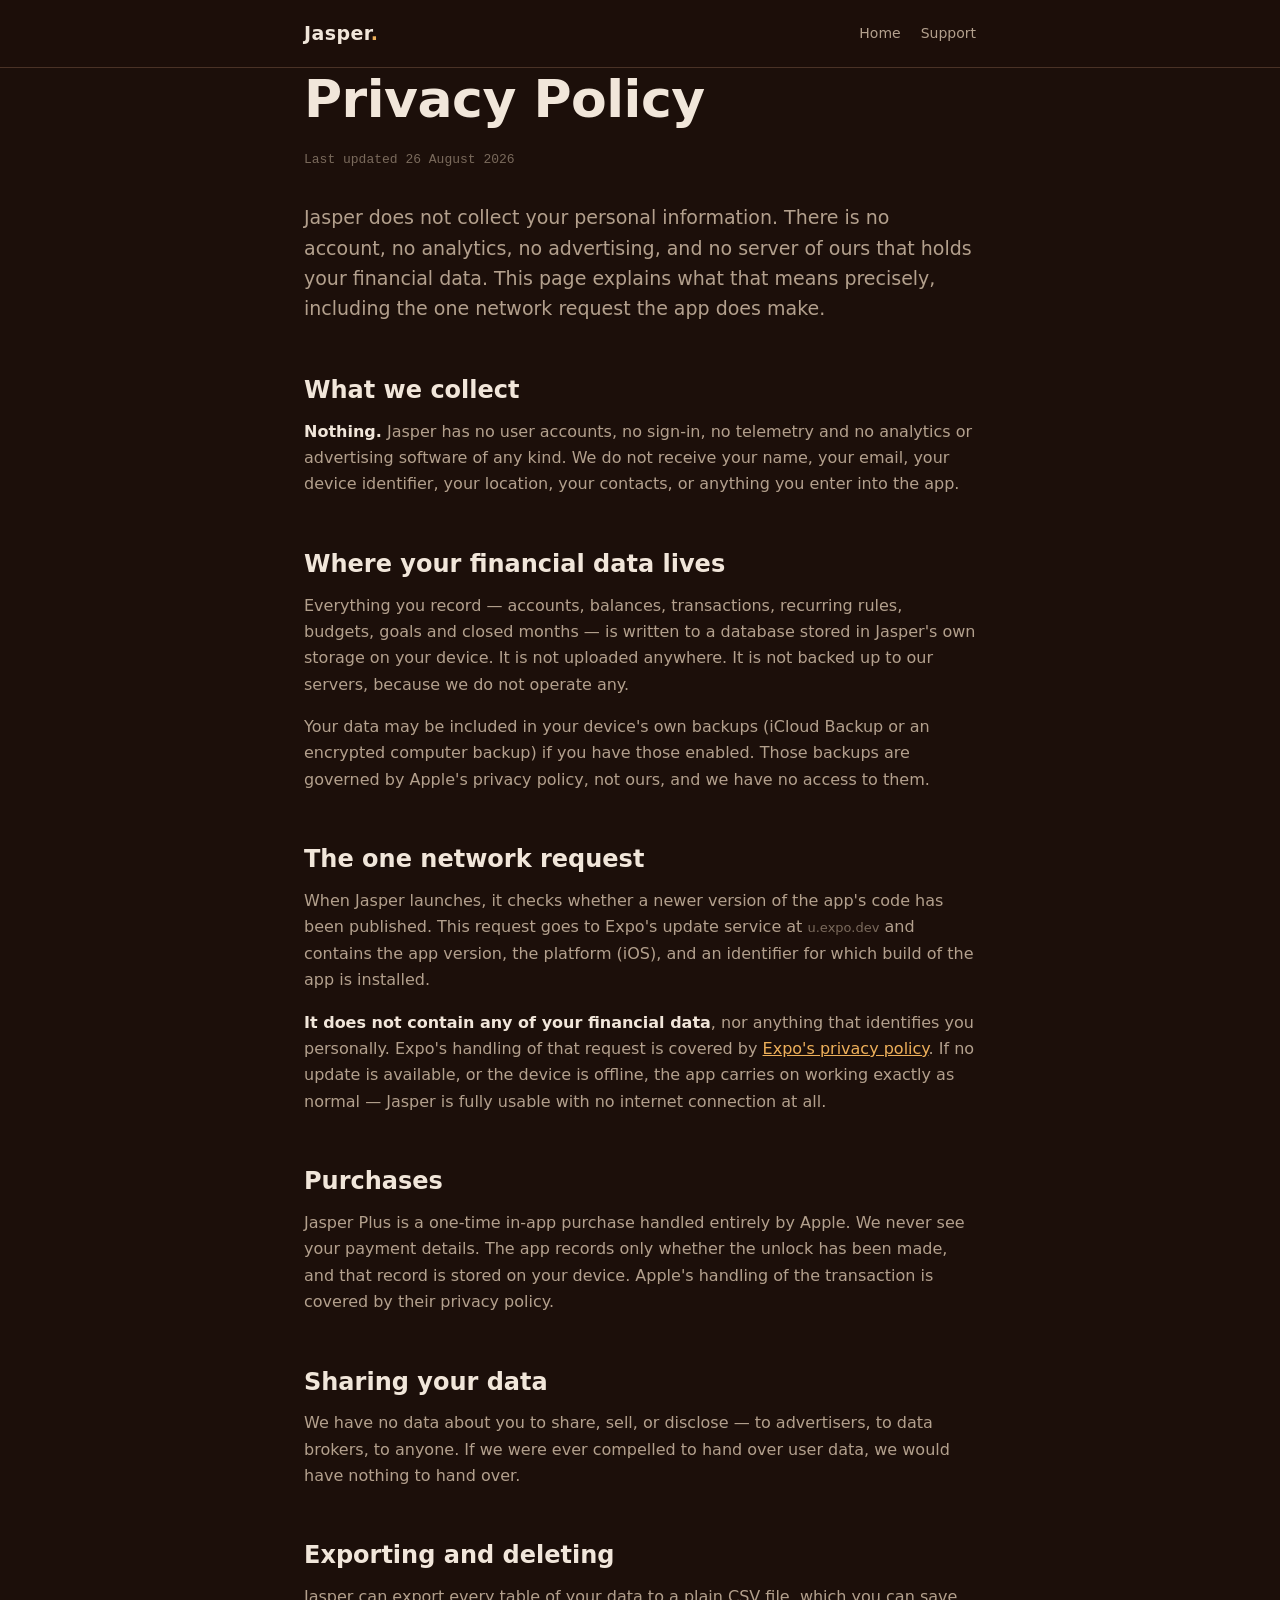
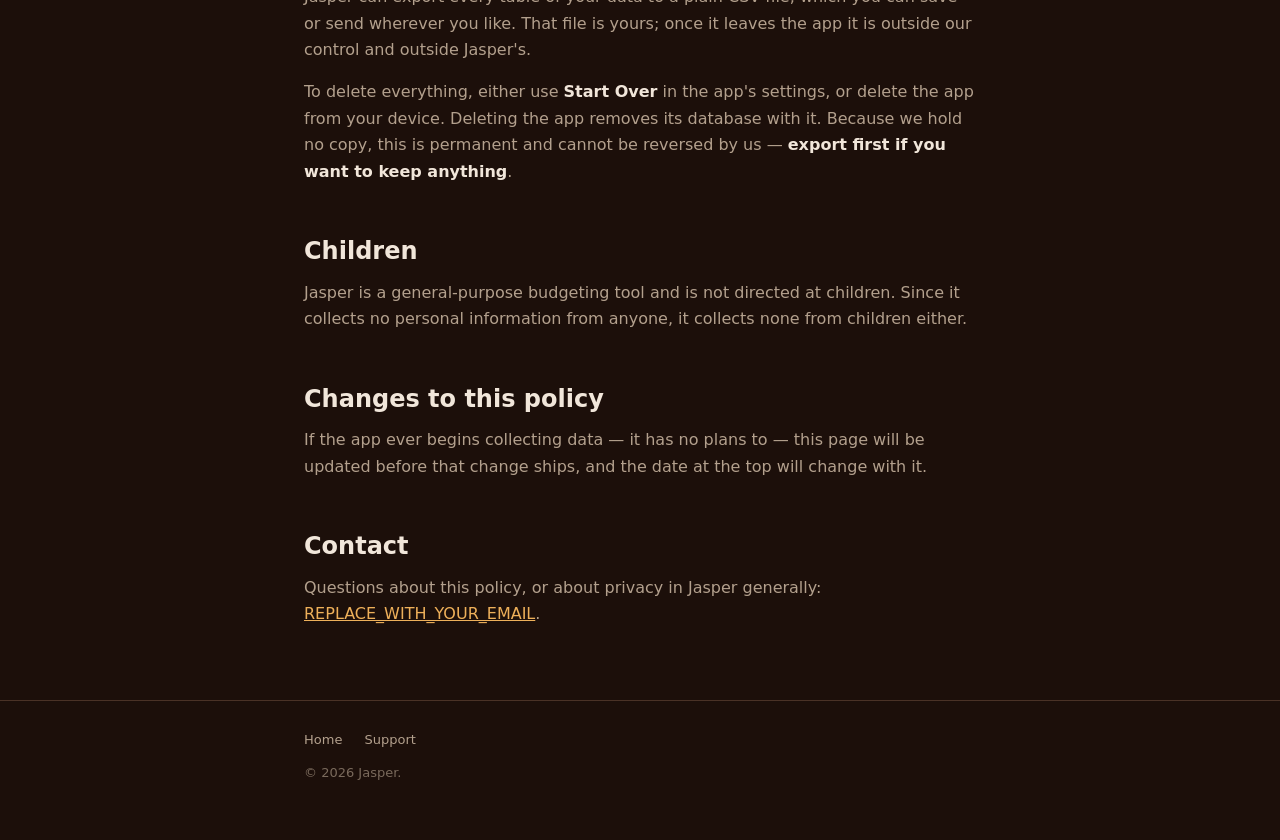
==== privacy.html @ 441841cd "Jasper website: landing, privacy policy, support" ====
<!doctype html>
<html lang="en">
<head>
<meta charset="utf-8">
<meta name="viewport" content="width=device-width, initial-scale=1">
<title>Privacy Policy — Jasper</title>
<meta name="description" content="Jasper collects no personal data. Everything you record stays in a database on your device.">
<meta name="theme-color" content="#1c0f0a">
<link rel="stylesheet" href="style.css">
</head>
<body>

<nav>
  <div class="wrap">
    <a class="brand" href="/">Jasper<span>.</span></a>
    <div class="links">
      <a href="/">Home</a>
      <a href="support.html">Support</a>
    </div>
  </div>
</nav>

<header class="wrap">
  <h1>Privacy Policy</h1>
  <p class="updated">Last updated 26 August 2026</p>
  <p class="lede">
    Jasper does not collect your personal information. There is no account, no analytics, no
    advertising, and no server of ours that holds your financial data. This page explains what that
    means precisely, including the one network request the app does make.
  </p>
</header>

<main class="wrap">

  <h2>What we collect</h2>
  <p>
    <strong>Nothing.</strong> Jasper has no user accounts, no sign-in, no telemetry and no
    analytics or advertising software of any kind. We do not receive your name, your email, your
    device identifier, your location, your contacts, or anything you enter into the app.
  </p>

  <h2>Where your financial data lives</h2>
  <p>
    Everything you record — accounts, balances, transactions, recurring rules, budgets, goals and
    closed months — is written to a database stored in Jasper's own storage on your device. It is
    not uploaded anywhere. It is not backed up to our servers, because we do not operate any.
  </p>
  <p>
    Your data may be included in your device's own backups (iCloud Backup or an encrypted computer
    backup) if you have those enabled. Those backups are governed by Apple's privacy policy, not
    ours, and we have no access to them.
  </p>

  <h2>The one network request</h2>
  <p>
    When Jasper launches, it checks whether a newer version of the app's code has been published.
    This request goes to Expo's update service at <span class="small">u.expo.dev</span> and
    contains the app version, the platform (iOS), and an identifier for which build of the app is
    installed.
  </p>
  <p>
    <strong>It does not contain any of your financial data</strong>, nor anything that identifies
    you personally. Expo's handling of that request is covered by
    <a href="https://expo.dev/privacy" rel="noopener">Expo's privacy policy</a>. If no update is
    available, or the device is offline, the app carries on working exactly as normal — Jasper is
    fully usable with no internet connection at all.
  </p>

  <h2>Purchases</h2>
  <p>
    Jasper Plus is a one-time in-app purchase handled entirely by Apple. We never see your payment
    details. The app records only whether the unlock has been made, and that record is stored on
    your device. Apple's handling of the transaction is covered by their privacy policy.
  </p>

  <h2>Sharing your data</h2>
  <p>
    We have no data about you to share, sell, or disclose — to advertisers, to data brokers, to
    anyone. If we were ever compelled to hand over user data, we would have nothing to hand over.
  </p>

  <h2>Exporting and deleting</h2>
  <p>
    Jasper can export every table of your data to a plain CSV file, which you can save or send
    wherever you like. That file is yours; once it leaves the app it is outside our control and
    outside Jasper's.
  </p>
  <p>
    To delete everything, either use <strong>Start Over</strong> in the app's settings, or delete
    the app from your device. Deleting the app removes its database with it. Because we hold no
    copy, this is permanent and cannot be reversed by us — <strong>export first if you want to keep
    anything</strong>.
  </p>

  <h2>Children</h2>
  <p>
    Jasper is a general-purpose budgeting tool and is not directed at children. Since it collects
    no personal information from anyone, it collects none from children either.
  </p>

  <h2>Changes to this policy</h2>
  <p>
    If the app ever begins collecting data — it has no plans to — this page will be updated before
    that change ships, and the date at the top will change with it.
  </p>

  <h2>Contact</h2>
  <p>
    Questions about this policy, or about privacy in Jasper generally:
    <a href="mailto:REPLACE_WITH_YOUR_EMAIL">REPLACE_WITH_YOUR_EMAIL</a>.
  </p>

</main>

<footer>
  <div class="wrap">
    <a href="/">Home</a>
    <a href="support.html">Support</a>
    <div style="margin-top:12px">© 2026 Jasper.</div>
  </div>
</footer>

</body>
</html>
---- style.css ----
/* Jasper's own palette, lifted from the app's theme/presets.ts so the site and
   the app are recognisably the same thing. */
:root {
  --ground: #1c0f0a;
  --surface: #2a1811;
  --surface2: #331d14;
  --line: #4a3226;
  --ink: #f1e6da;
  --ink-dim: #b3a08d;
  --ink-faint: #7a6a5c;
  --accent: #eeb05a;
  --positive: #7a9b6e;
  --display: Futura, "Avenir Next", "Trebuchet MS", system-ui, sans-serif;
  --mono: Menlo, ui-monospace, SFMono-Regular, monospace;
}

* { box-sizing: border-box; }

body {
  margin: 0;
  background: var(--ground);
  color: var(--ink);
  font: 16px/1.65 system-ui, -apple-system, "Segoe UI", sans-serif;
  -webkit-font-smoothing: antialiased;
}

.wrap { max-width: 720px; margin: 0 auto; padding: 0 24px; }

nav {
  border-bottom: 1px solid var(--line);
  padding: 18px 0;
  position: sticky;
  top: 0;
  background: rgba(28, 15, 10, 0.93);
  backdrop-filter: blur(8px);
  z-index: 10;
}
nav .wrap { display: flex; align-items: center; justify-content: space-between; gap: 16px; }
nav a { color: var(--ink-dim); text-decoration: none; font-size: 14px; }
nav a:hover { color: var(--ink); }
nav .links { display: flex; gap: 20px; }
.brand {
  font-family: var(--display);
  font-weight: 700;
  font-size: 19px;
  letter-spacing: 0.4px;
  color: var(--ink);
  text-decoration: none;
}
.brand span { color: var(--accent); }

h1, h2, h3 { font-family: var(--display); font-weight: 700; line-height: 1.2; }
h1 { font-size: clamp(34px, 7vw, 52px); margin: 0 0 18px; letter-spacing: -0.5px; }
h2 { font-size: 24px; margin: 52px 0 14px; }
h3 { font-size: 17px; margin: 30px 0 8px; }
p { margin: 0 0 16px; color: var(--ink-dim); }
strong { color: var(--ink); font-weight: 600; }
a { color: var(--accent); }
.lede { font-size: 19px; line-height: 1.6; color: var(--ink-dim); margin-bottom: 28px; }
.small { font-size: 13px; color: var(--ink-faint); }
.updated { font-family: var(--mono); font-size: 13px; color: var(--ink-faint); margin-bottom: 32px; }

header { padding: 72px 0 12px; }

.card {
  background: var(--surface);
  border: 1px solid var(--line);
  border-radius: 14px;
  padding: 20px;
  margin: 14px 0;
}
.card.quiet { background: var(--surface2); }
.label {
  font-family: var(--display);
  font-size: 10px;
  letter-spacing: 1.2px;
  text-transform: uppercase;
  color: var(--ink-faint);
  margin-bottom: 10px;
}
.grid { display: grid; gap: 14px; grid-template-columns: 1fr 1fr; }
@media (max-width: 620px) { .grid { grid-template-columns: 1fr; } }
.card h3 { margin: 0 0 6px; }
.card p:last-child { margin-bottom: 0; }

.pill {
  display: inline-block;
  font-family: var(--display);
  font-size: 10px;
  letter-spacing: 1.1px;
  text-transform: uppercase;
  color: var(--ground);
  background: var(--accent);
  border-radius: 999px;
  padding: 4px 11px;
  margin-bottom: 16px;
}

.table-scroll { overflow-x: auto; }
table { width: 100%; border-collapse: collapse; margin: 14px 0 8px; font-size: 15px; }
th, td { text-align: left; padding: 11px 8px; border-bottom: 1px solid var(--line); }
th {
  font-family: var(--display);
  font-size: 11px;
  letter-spacing: 1px;
  text-transform: uppercase;
  color: var(--ink-faint);
}
td:not(:first-child) { font-family: var(--mono); font-size: 14px; color: var(--ink); }
td:first-child { color: var(--ink-dim); }
.yes { color: var(--positive); }

ul { color: var(--ink-dim); padding-left: 20px; }
li { margin-bottom: 8px; }

footer {
  border-top: 1px solid var(--line);
  margin-top: 72px;
  padding: 28px 0 56px;
  color: var(--ink-faint);
  font-size: 13px;
}
footer a { color: var(--ink-dim); text-decoration: none; margin-right: 18px; }
footer a:hover { color: var(--ink); }
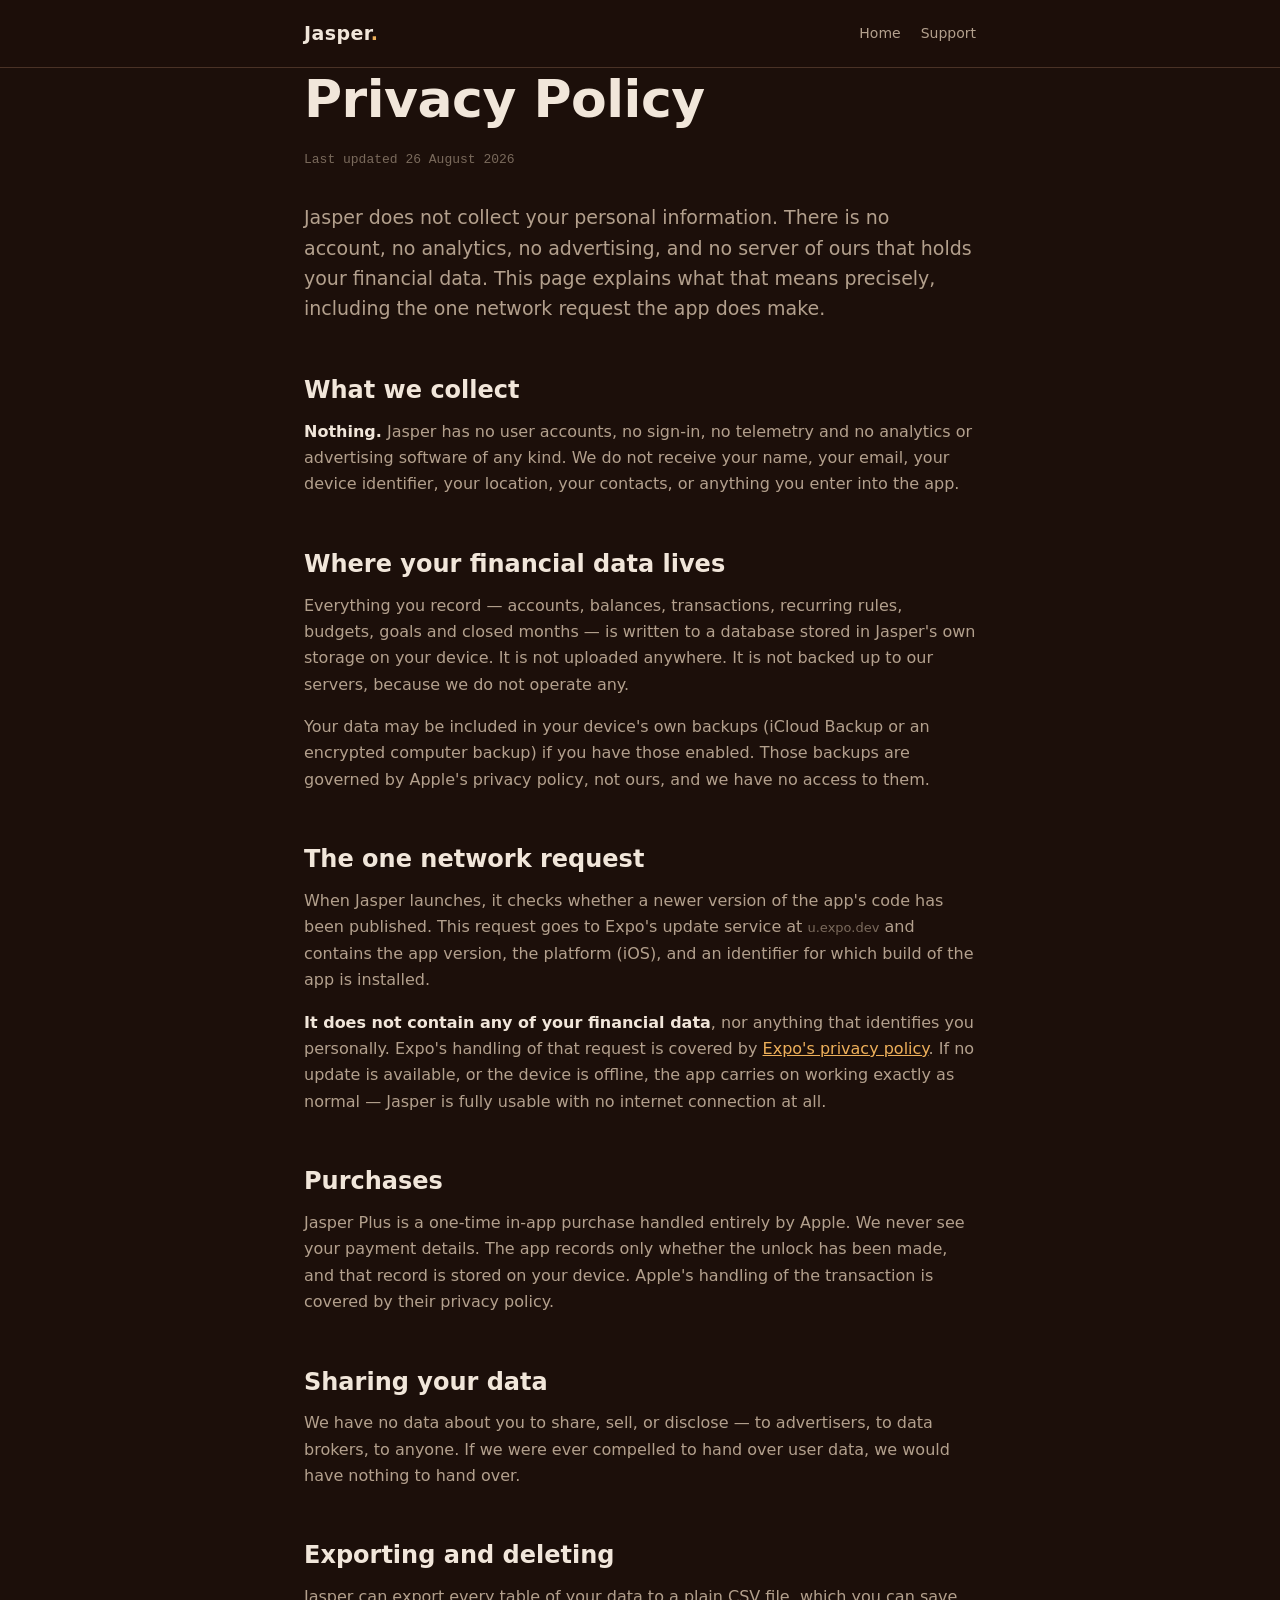
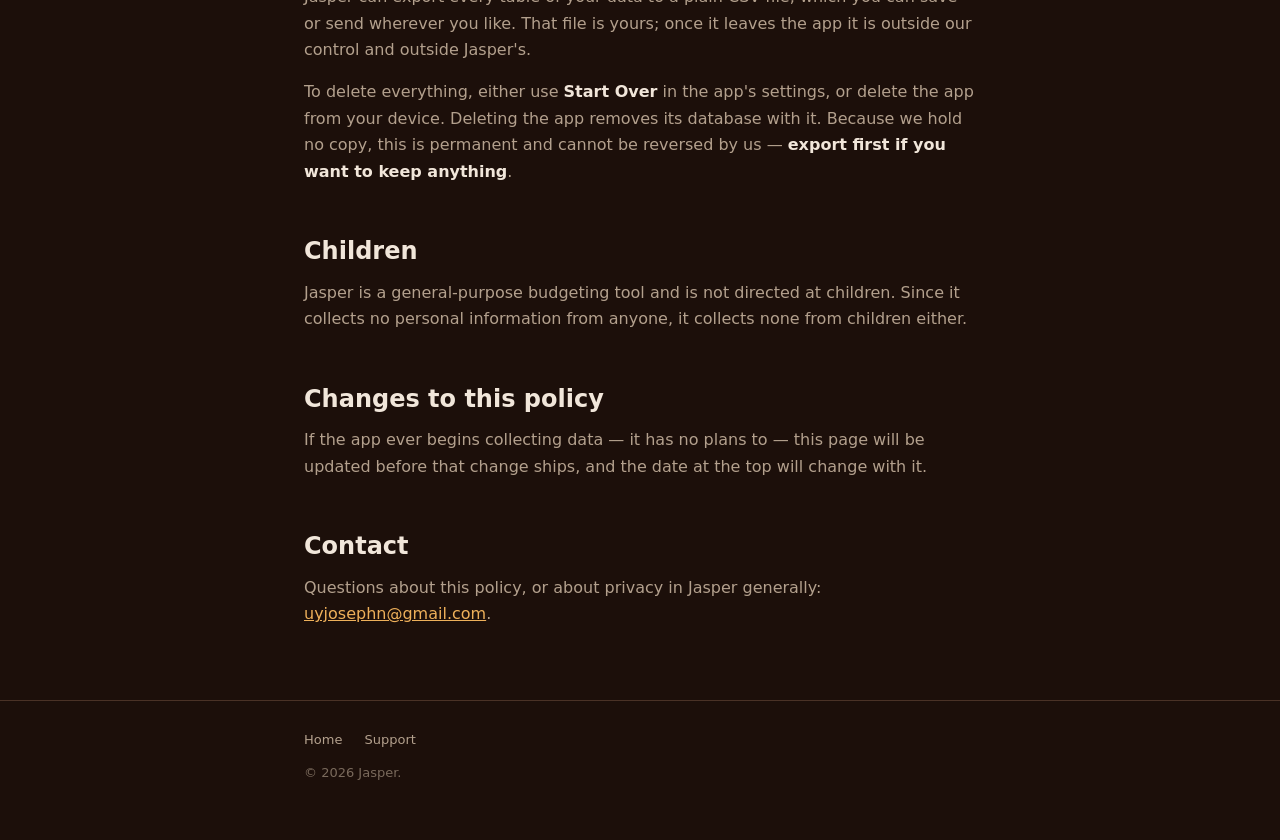
==== commit ae2bd7a0: "Set the contact email" ====
--- a/privacy.html
+++ b/privacy.html
@@ -107,7 +107,7 @@
   <h2>Contact</h2>
   <p>
     Questions about this policy, or about privacy in Jasper generally:
-    <a href="mailto:REPLACE_WITH_YOUR_EMAIL">REPLACE_WITH_YOUR_EMAIL</a>.
+    <a href="mailto:uyjosephn@gmail.com">uyjosephn@gmail.com</a>.
   </p>
 
 </main>
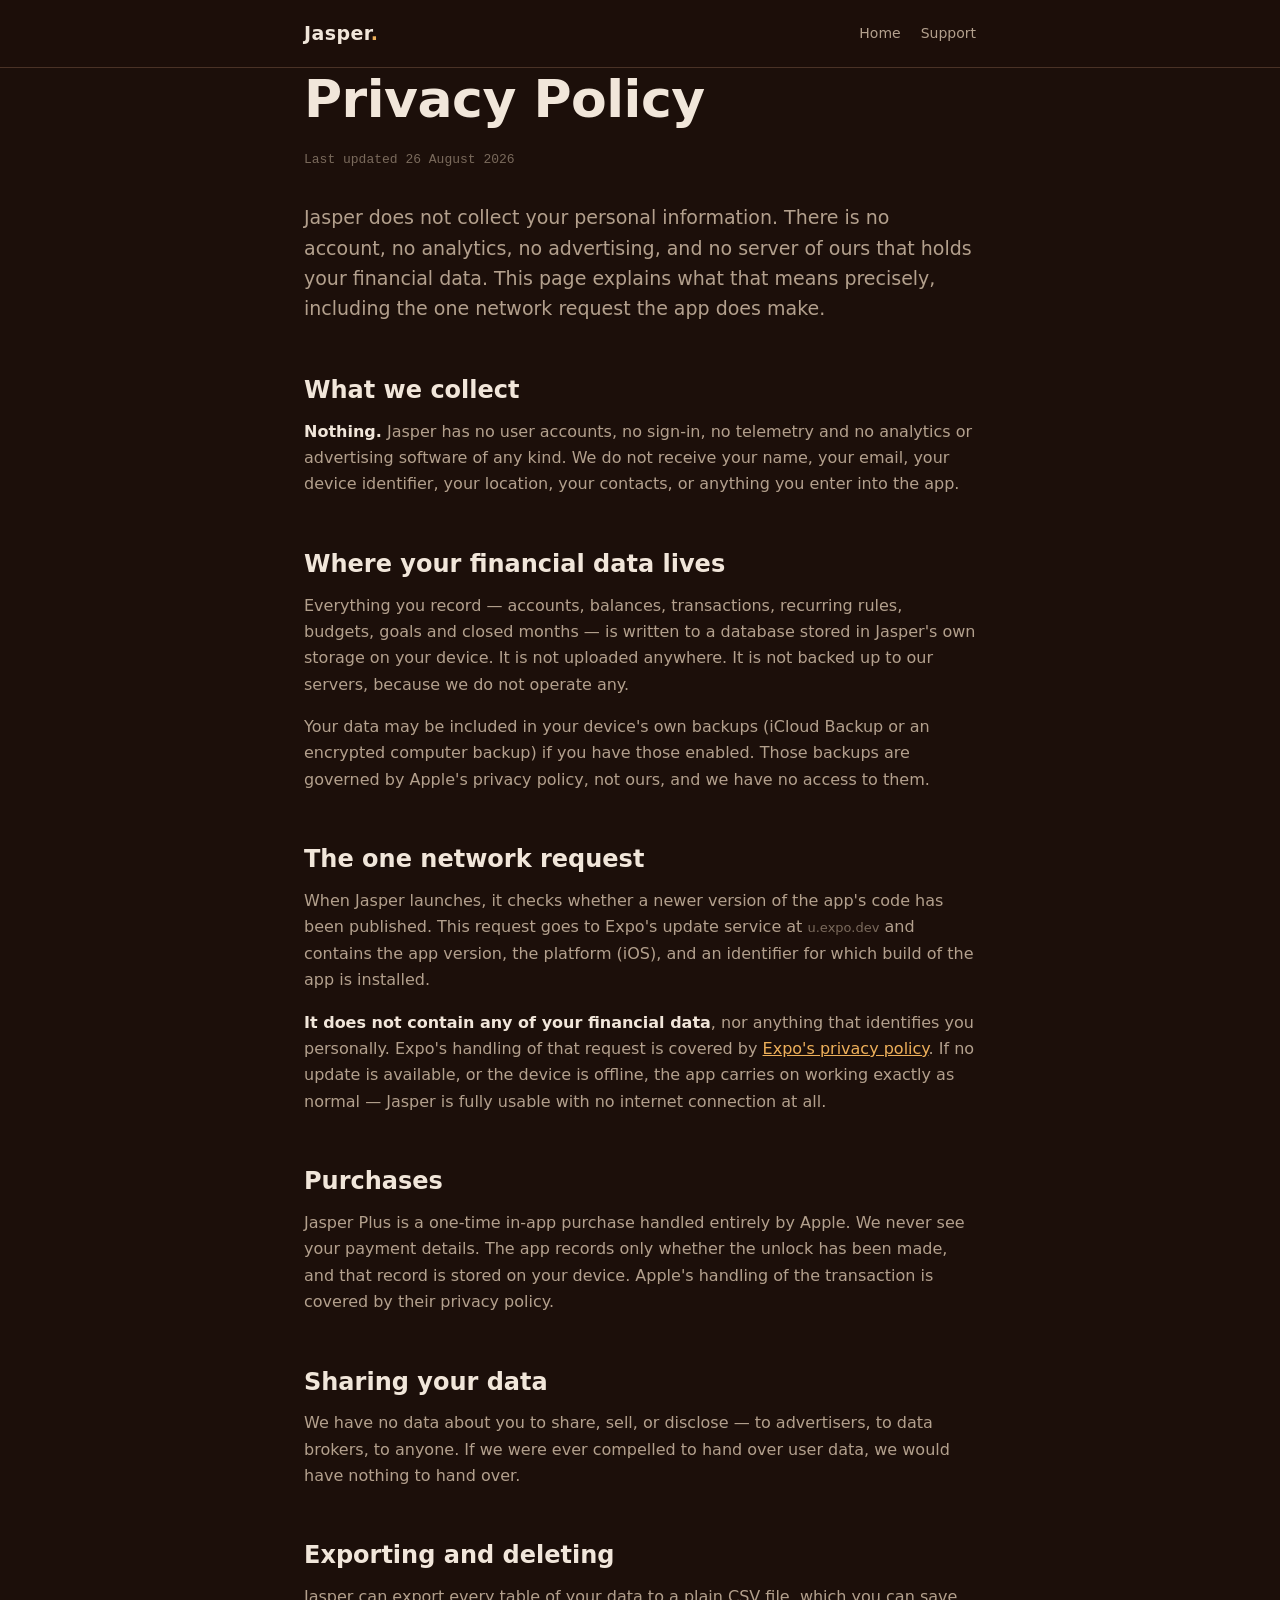
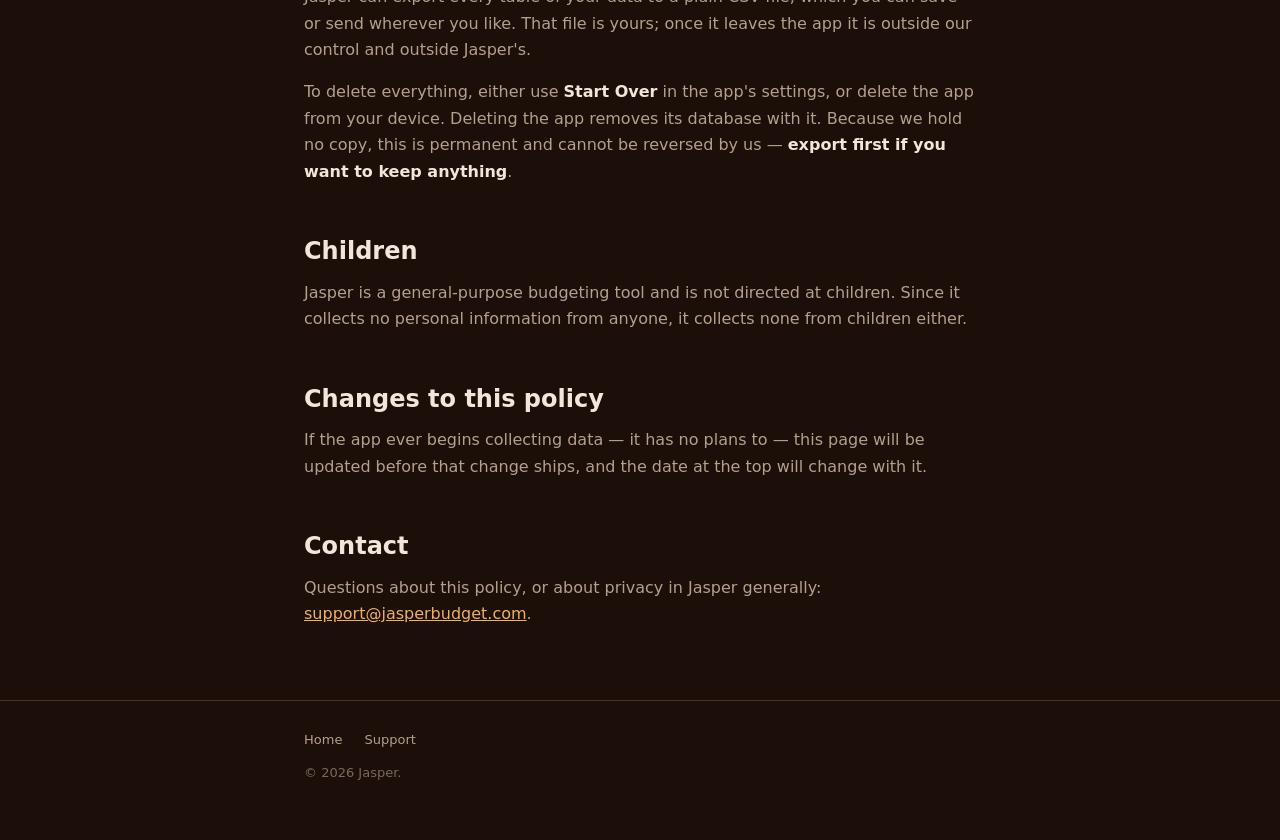
==== commit b6598d38: "Contact address is now support@jasperbudget.com" ====
--- a/privacy.html
+++ b/privacy.html
@@ -6,6 +6,17 @@
 <title>Privacy Policy — Jasper</title>
 <meta name="description" content="Jasper collects no personal data. Everything you record stays in a database on your device.">
 <meta name="theme-color" content="#1c0f0a">
+<link rel="canonical" href="https://jasperbudget.com/privacy.html">
+<meta property="og:type" content="website">
+<meta property="og:site_name" content="Jasper">
+<meta property="og:title" content="Privacy Policy — Jasper">
+<meta property="og:description" content="Jasper collects no personal data. Everything you record stays in a database on your device.">
+<meta property="og:url" content="https://jasperbudget.com/privacy.html">
+<meta name="twitter:card" content="summary">
+<link rel="icon" href="/favicon.ico" sizes="any">
+<link rel="icon" href="/favicon.svg" type="image/svg+xml">
+<link rel="alternate icon" href="/favicon.png" type="image/png">
+<link rel="apple-touch-icon" href="/apple-touch-icon.png">
 <link rel="stylesheet" href="style.css">
 </head>
 <body>
@@ -107,7 +118,7 @@
   <h2>Contact</h2>
   <p>
     Questions about this policy, or about privacy in Jasper generally:
-    <a href="mailto:uyjosephn@gmail.com">uyjosephn@gmail.com</a>.
+    <a href="mailto:support@jasperbudget.com">support@jasperbudget.com</a>.
   </p>
 
 </main>
--- a/style.css
+++ b/style.css
@@ -122,3 +122,303 @@
 }
 footer a { color: var(--ink-dim); text-decoration: none; margin-right: 18px; }
 footer a:hover { color: var(--ink); }
+
+
+/* ---------------------------------------------------------------------------
+   The ledger figure.
+
+   A drawing, not a screenshot: it exists to make one idea visible — that a
+   planned row and a locked row are different things, and only the locked ones
+   have moved the balance. Built from the same tokens the app uses, so it reads
+   as Jasper rather than as generic marketing furniture.
+   --------------------------------------------------------------------------- */
+.figure {
+  background: var(--surface);
+  border: 1px solid var(--line);
+  border-radius: 16px;
+  padding: 8px;
+  margin: 22px 0 10px;
+  overflow: hidden;
+}
+.fig-head {
+  display: flex;
+  align-items: baseline;
+  justify-content: space-between;
+  padding: 12px 14px 10px;
+  border-bottom: 1px solid var(--line);
+}
+.fig-month {
+  font-family: var(--display);
+  font-size: 13px;
+  letter-spacing: 0.6px;
+  text-transform: uppercase;
+  color: var(--ink-dim);
+}
+.fig-bal { font-family: var(--mono); font-size: 13px; color: var(--ink-faint); }
+
+.row {
+  display: flex;
+  align-items: center;
+  gap: 12px;
+  padding: 13px 14px;
+  border-bottom: 1px solid var(--line);
+}
+.row:last-child { border-bottom: 0; }
+.row .name { flex: 1; min-width: 0; font-size: 15px; }
+.row .amt { font-family: var(--mono); font-size: 14px; white-space: nowrap; }
+
+/* A locked row: it happened, and the balance reflects it. */
+.row.locked .name { color: var(--ink); }
+.row.locked .amt { color: var(--ink); }
+.lock {
+  width: 22px; height: 22px; flex: none;
+  border-radius: 6px;
+  background: var(--accent);
+  display: grid; place-items: center;
+}
+.lock svg { width: 12px; height: 12px; display: block; }
+
+/* A planned row: still only expected, drawn lighter and outlined. */
+.row.planned .name { color: var(--ink-faint); }
+.row.planned .amt { color: var(--ink-faint); }
+.row.planned .lock {
+  background: transparent;
+  border: 1.5px dashed var(--line);
+}
+
+.fig-note {
+  display: flex; gap: 10px; align-items: flex-start;
+  padding: 13px 14px 6px;
+  color: var(--ink-faint);
+  font-size: 13px;
+  line-height: 1.5;
+}
+.fig-key { display: flex; gap: 18px; flex-wrap: wrap; padding: 4px 14px 12px; }
+.fig-key span { display: flex; align-items: center; gap: 7px; font-size: 12px; color: var(--ink-faint); }
+.swatch { width: 12px; height: 12px; border-radius: 4px; flex: none; }
+.swatch.on { background: var(--accent); }
+.swatch.off { border: 1.5px dashed var(--line); }
+
+/* --- hero -------------------------------------------------------------- */
+.hero-mark { width: 62px; height: 62px; border-radius: 14px; display: block; margin-bottom: 22px; }
+
+/* --- screenshots ------------------------------------------------------- */
+.shots {
+  display: grid;
+  grid-template-columns: repeat(3, 1fr);
+  gap: 16px;
+  margin: 22px 0 8px;
+}
+@media (max-width: 620px) { .shots { grid-template-columns: 1fr 1fr; gap: 12px; } }
+.shot { margin: 0; }
+.shot img {
+  width: 100%;
+  display: block;
+  border-radius: 18px;
+  border: 1px solid var(--line);
+  background: var(--surface);
+}
+.shot figcaption {
+  margin-top: 9px;
+  font-size: 12px;
+  line-height: 1.45;
+  color: var(--ink-faint);
+}
+
+
+/* --- hero -------------------------------------------------------------- */
+.hero-mark { width: 62px; height: 62px; border-radius: 14px; display: block; margin-bottom: 22px; }
+
+/* --- screenshots ------------------------------------------------------- */
+.shots {
+  display: grid;
+  grid-template-columns: repeat(3, 1fr);
+  gap: 16px;
+  margin: 22px 0 8px;
+}
+@media (max-width: 620px) { .shots { grid-template-columns: 1fr 1fr; gap: 12px; } }
+.shot { margin: 0; }
+.shot img {
+  width: 100%;
+  display: block;
+  border-radius: 18px;
+  border: 1px solid var(--line);
+  background: var(--surface);
+}
+.shot figcaption {
+  margin-top: 9px;
+  font-size: 12px;
+  line-height: 1.45;
+  color: var(--ink-faint);
+}
+
+
+/* The forecast strip: months as bars, each carrying its own weather. Same
+   sunny / cloudy / rainy language the app uses on the Dashboard. */
+.forecast { padding: 6px 4px 4px; }
+.fc-row {
+  display: grid;
+  grid-template-columns: 52px 26px 1fr 92px;
+  align-items: center;
+  gap: 12px;
+  padding: 9px 12px;
+}
+.fc-month { font-family: var(--display); font-size: 12px; letter-spacing: 0.6px; text-transform: uppercase; color: var(--ink-faint); }
+.fc-bar { height: 12px; border-radius: 6px; background: var(--surface2); overflow: hidden; }
+.fc-bar i { display: block; height: 100%; border-radius: 6px; }
+.fc-amt { font-family: var(--mono); font-size: 13px; text-align: right; }
+.sunny  i { background: var(--positive); }
+.cloudy i { background: var(--accent); }
+.rainy  i { background: #d97a3b; }
+.sunny  .fc-amt { color: var(--ink); }
+.cloudy .fc-amt { color: var(--accent); }
+.rainy  .fc-amt { color: #d97a3b; }
+.fc-legend { display: flex; gap: 16px; flex-wrap: wrap; padding: 8px 16px 12px; }
+.fc-legend span { display: flex; align-items: center; gap: 7px; font-size: 12px; color: var(--ink-faint); }
+.dot { width: 10px; height: 10px; border-radius: 3px; flex: none; }
+
+
+
+
+/* ---------------------------------------------------------------------------
+   The Dashboard's forecast cards.
+
+   Rebuilt from components/ForecastStrip.tsx: 108px wide, weather at the top,
+   the month, then beginning and ending balances. Colours are the app's own
+   WEATHER tokens — a yellow sun, a slate cloud, a darker slate rain — not a
+   traffic-light palette invented for the web.
+   --------------------------------------------------------------------------- */
+.strip {
+  display: flex;
+  gap: 10px;
+  overflow-x: auto;
+  padding: 4px 4px 14px;
+  scroll-snap-type: x proximity;
+  -webkit-overflow-scrolling: touch;
+}
+.strip::-webkit-scrollbar { height: 6px; }
+.strip::-webkit-scrollbar-thumb { background: var(--line); border-radius: 3px; }
+
+.fcard {
+  flex: none;
+  width: 108px;
+  background: var(--surface);
+  border: 1px solid var(--line);
+  border-radius: 14px;
+  padding: 12px 10px;
+  text-align: center;
+  scroll-snap-align: start;
+}
+.fcard .wx { width: 26px; height: 26px; margin: 0 auto 6px; display: block; }
+.fcard .fm {
+  font-family: var(--display);
+  font-weight: 700;
+  font-size: 13px;
+  color: var(--ink);
+  margin-bottom: 8px;
+}
+.fcard dl { margin: 0; display: grid; gap: 3px; }
+.fcard .r { display: flex; justify-content: space-between; gap: 4px; align-items: baseline; }
+.fcard dt {
+  font-family: var(--display);
+  font-size: 9px;
+  letter-spacing: 0.3px;
+  text-transform: uppercase;
+  color: var(--ink-faint);
+}
+.fcard dd {
+  margin: 0;
+  font-family: var(--mono);
+  font-size: 11px;
+  font-weight: 600;
+  color: var(--ink-dim);
+}
+/* Below zero uses the fixed semantic red, never the theme accent — being
+   overdrawn means the same thing in every currency. */
+.fcard dd.neg { color: #d97a3b; }
+
+/* The app's WEATHER tokens exactly (theme/presets.ts): a warm yellow sun, a
+   blue cloud, a neutral grey rain. Three hues rather than three lightnesses,
+   so they stay apart at icon size and for colour-blind readers. */
+.sunny  .wx { color: #f5c518; }
+.cloudy .wx { color: #7fb0d8; }
+.rainy  .wx { color: #8b9196; }
+
+.wx-key { display: flex; gap: 18px; flex-wrap: wrap; padding: 2px 4px 4px; }
+.wx-key span { display: flex; align-items: center; gap: 7px; font-size: 12px; color: var(--ink-faint); }
+.wx-key .wx { width: 17px; height: 17px; }
+
+
+/* --- price ------------------------------------------------------------- */
+.price {
+  display: flex;
+  align-items: baseline;
+  gap: 12px;
+  flex-wrap: wrap;
+  margin: 6px 0 4px;
+}
+.price .amount {
+  font-family: var(--display);
+  font-weight: 700;
+  font-size: 44px;
+  letter-spacing: -1px;
+  color: var(--ink);
+  line-height: 1;
+}
+.price .once {
+  font-family: var(--display);
+  font-size: 12px;
+  letter-spacing: 1.1px;
+  text-transform: uppercase;
+  color: var(--accent);
+}
+.price-note { color: var(--ink-faint); font-size: 13px; line-height: 1.5; margin: 8px 0 0; }
+
+
+/* --- entry states, for the training page ------------------------------- */
+.state {
+  display: grid;
+  grid-template-columns: 34px 1fr;
+  gap: 14px;
+  align-items: start;
+  padding: 18px 0;
+  border-bottom: 1px solid var(--line);
+}
+.state:last-of-type { border-bottom: 0; }
+.state h3 { margin: 0 0 6px; }
+.state p { margin: 0 0 8px; font-size: 15px; }
+.state p:last-child { margin-bottom: 0; }
+
+/* The Ledger's own chips, same shapes and colours as the app draws. */
+.chip {
+  width: 24px; height: 24px; border-radius: 6px;
+  display: grid; place-items: center; margin-top: 3px;
+}
+.chip.locked { background: var(--accent); }
+.chip.locked svg { width: 13px; height: 13px; }
+.chip.planned { border: 1.5px dashed var(--line); }
+.chip.drag { color: var(--ink-faint); }
+.chip.drag svg { width: 17px; height: 17px; }
+
+.can { display: flex; flex-wrap: wrap; gap: 8px; margin-top: 10px; }
+.can span {
+  font-family: var(--display);
+  font-size: 10px;
+  letter-spacing: 0.8px;
+  text-transform: uppercase;
+  padding: 4px 9px;
+  border-radius: 999px;
+  border: 1px solid var(--line);
+  color: var(--ink-faint);
+}
+.can .yes { color: var(--positive); border-color: rgba(122,155,110,.45); }
+.can .no  { color: var(--ink-faint); opacity: .65; }
+
+.flow {
+  display: flex; align-items: center; gap: 10px; flex-wrap: wrap;
+  padding: 16px; margin: 18px 0;
+  background: var(--surface2); border-radius: 12px;
+}
+.flow b { font-family: var(--display); font-size: 13px; color: var(--ink); font-weight: 700; }
+.flow i { color: var(--accent); font-style: normal; font-size: 15px; }
+.flow small { color: var(--ink-faint); font-size: 12px; display: block; }
